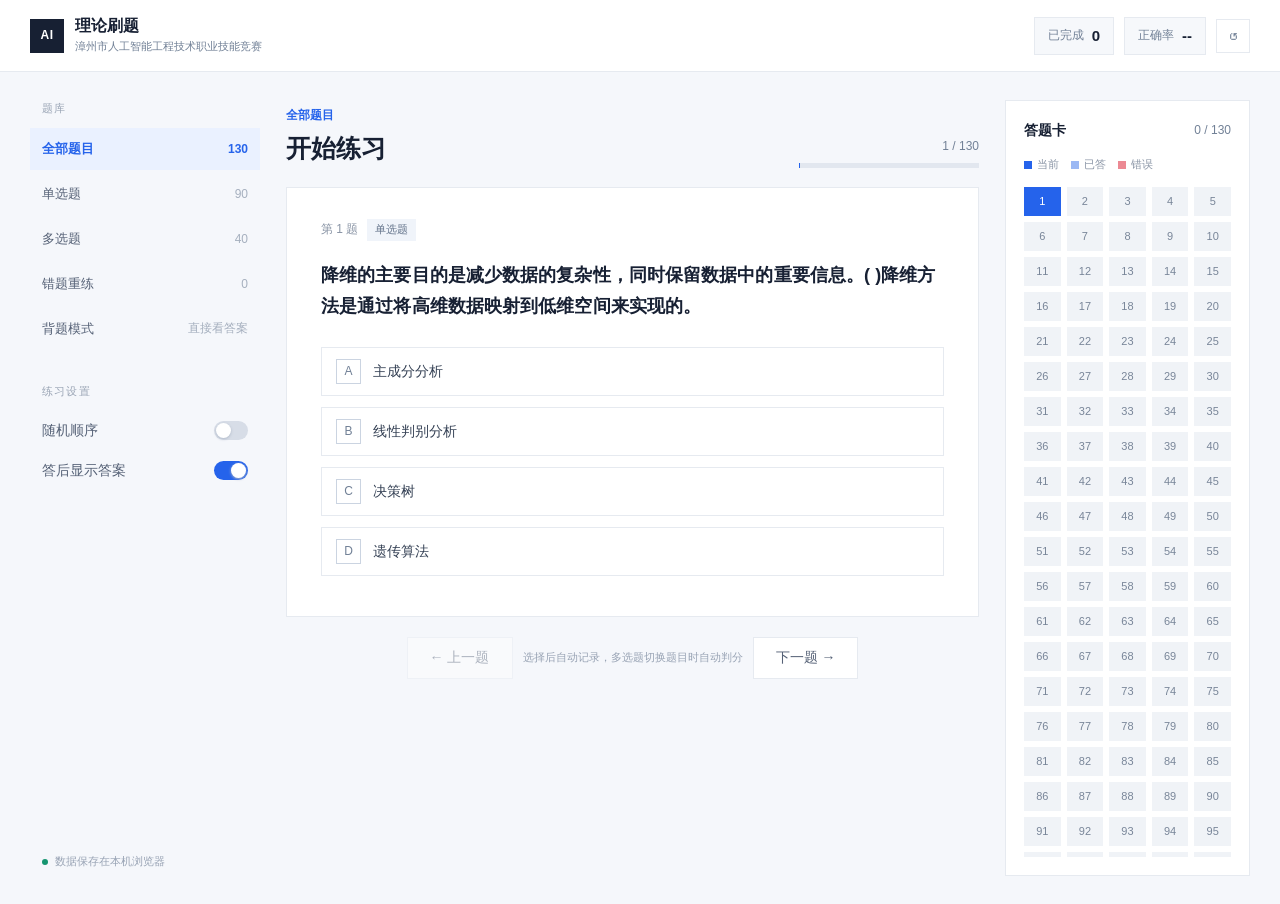
==== index.html @ 3ca91802 "优化自动判分做题流程" ====
<!doctype html>
<html lang="zh-CN">
<head>
  <meta charset="UTF-8" />
  <meta name="viewport" content="width=device-width, initial-scale=1.0" />
  <title>智能工程技术 · 理论刷题</title>
  <link rel="stylesheet" href="style.css" />
</head>
<body>
  <header class="topbar">
    <div class="brand"><span class="brand-mark">AI</span><div><strong>理论刷题</strong><small>漳州市人工智能工程技术职业技能竞赛</small></div></div>
    <div class="top-actions"><div class="stat-chip"><span>已完成</span><b id="doneCount">0</b></div><div class="stat-chip"><span>正确率</span><b id="accuracy">--</b></div><button class="icon-btn" id="resetBtn" title="清空本地记录">↺</button></div>
  </header>
  <div class="layout">
    <aside class="sidebar">
      <div class="side-section"><div class="section-label">题库</div><button class="nav-btn active" data-filter="all"><span>全部题目</span><em id="allCount">130</em></button><button class="nav-btn" data-filter="single"><span>单选题</span><em id="singleCount">90</em></button><button class="nav-btn" data-filter="multiple"><span>多选题</span><em id="multipleCount">40</em></button><button class="nav-btn" data-filter="wrong"><span>错题重练</span><em id="wrongCount">0</em></button><button class="nav-btn" data-mode="memorize"><span>背题模式</span><em>直接看答案</em></button></div>
      <div class="side-section"><div class="section-label">练习设置</div><label class="switch-row"><span>随机顺序</span><input type="checkbox" id="randomToggle"><i></i></label><label class="switch-row"><span>答后显示答案</span><input type="checkbox" id="instantToggle" checked><i></i></label></div>
      <div class="side-footer"><span class="dot"></span> 数据保存在本机浏览器</div>
    </aside>
    <main class="content">
      <div class="practice-head"><div><p class="eyebrow" id="modeLabel">全部题目</p><h1>开始练习</h1></div><div class="progress-wrap"><span id="progressText">1 / 130</span><div class="progress"><i id="progressBar"></i></div></div></div>
      <section class="question-card" id="questionCard"></section>
      <div class="bottom-actions"><button class="secondary-btn" id="prevBtn">← 上一题</button><span class="auto-submit-hint">选择后自动记录，多选题切换题目时自动判分</span><button class="secondary-btn" id="nextBtn">下一题 →</button></div>
    </main>
    <aside class="palette-panel"><div class="palette-head"><strong>答题卡</strong><span id="paletteMeta">0 / 130</span></div><div class="legend"><span><i class="legend-dot current"></i>当前</span><span><i class="legend-dot done"></i>已答</span><span><i class="legend-dot wrong"></i>错误</span></div><div class="palette" id="palette"></div></aside>
  </div>
  <script src="questions.js"></script><script src="app.js"></script>
</body>
</html>
---- style.css ----
:root{--ink:#172033;--muted:#718096;--line:#e6eaf0;--paper:#fff;--bg:#f5f7fb;--accent:#2563eb;--accent-soft:#eaf1ff;--green:#159570;--red:#d94c5c;--amber:#c68016}*{box-sizing:border-box}body{margin:0;background:var(--bg);color:var(--ink);font:14px/1.6 -apple-system,BlinkMacSystemFont,"Segoe UI","PingFang SC","Hiragino Sans GB",Arial,sans-serif}.topbar{height:72px;background:#fff;border-bottom:1px solid var(--line);display:flex;align-items:center;justify-content:space-between;padding:0 30px}.brand{display:flex;align-items:center;gap:11px}.brand-mark{width:34px;height:34px;display:grid;place-items:center;background:var(--ink);color:#fff;font-size:12px;font-weight:800;letter-spacing:.5px}.brand strong{display:block;font-size:16px;line-height:1.2}.brand small{display:block;color:var(--muted);font-size:11px;margin-top:3px}.top-actions{display:flex;align-items:center;gap:10px}.stat-chip{display:flex;align-items:center;gap:8px;padding:6px 13px;background:#f6f8fb;border:1px solid var(--line);font-size:12px;color:var(--muted)}.stat-chip b{font-size:15px;color:var(--ink)}.icon-btn{border:1px solid var(--line);background:#fff;width:34px;height:34px;font-size:18px;color:var(--muted);cursor:pointer}.layout{display:grid;grid-template-columns:230px minmax(460px,1fr) 245px;gap:26px;max-width:1440px;margin:0 auto;padding:28px 30px}.sidebar{min-height:calc(100vh - 128px);display:flex;flex-direction:column}.side-section{margin-bottom:30px}.section-label{font-size:11px;letter-spacing:1.2px;text-transform:uppercase;color:#9aa5b5;margin:0 0 10px 12px}.nav-btn{width:100%;height:42px;border:0;background:transparent;color:#556176;display:flex;align-items:center;justify-content:space-between;padding:0 12px;margin:3px 0;cursor:pointer;text-align:left}.nav-btn:hover{background:#eef3fb}.nav-btn.active{background:var(--accent-soft);color:var(--accent);font-weight:650}.nav-btn em{font-style:normal;color:#a5afbe;font-size:12px}.nav-btn.active em{color:var(--accent)}.switch-row{height:40px;display:flex;align-items:center;justify-content:space-between;padding:0 12px;color:#556176}.switch-row input{display:none}.switch-row i{width:34px;height:19px;border-radius:20px;background:#d7dde7;position:relative;cursor:pointer;transition:.2s}.switch-row i:after{content:"";width:15px;height:15px;border-radius:50%;background:#fff;position:absolute;top:2px;left:2px;box-shadow:0 1px 3px #aeb8c8;transition:.2s}.switch-row input:checked+i{background:var(--accent)}.switch-row input:checked+i:after{left:17px}.side-footer{margin-top:auto;color:#98a3b4;font-size:11px;display:flex;align-items:center;gap:7px;padding:0 12px 5px}.dot{width:6px;height:6px;border-radius:50%;background:var(--green)}.content{min-width:0}.practice-head{display:flex;justify-content:space-between;align-items:flex-end;margin:6px 0 19px}.eyebrow{font-size:12px;color:var(--accent);font-weight:650;margin:0 0 3px}.practice-head h1{font-size:25px;margin:0;letter-spacing:0}.progress-wrap{width:180px;text-align:right;color:var(--muted);font-size:12px}.progress{height:5px;background:#e2e7ef;margin-top:7px}.progress i{display:block;height:100%;background:var(--accent);width:0;transition:.25s}.question-card{background:var(--paper);border:1px solid var(--line);padding:31px 34px 28px;min-height:430px}.question-meta{display:flex;align-items:center;gap:9px;margin-bottom:19px}.q-index{font-size:12px;color:#8994a5}.type-tag{font-size:11px;padding:2px 8px;background:#f0f4fa;color:#64748b}.question-title{font-size:18px;line-height:1.75;font-weight:650;margin:0 0 24px;letter-spacing:.1px}.options{display:flex;flex-direction:column;gap:11px}.option{border:1px solid var(--line);min-height:49px;display:flex;align-items:center;padding:11px 14px;gap:12px;cursor:pointer;transition:.15s;background:#fff}.option:hover{border-color:#b4c8f2;background:#f9fbff}.option.selected{border-color:var(--accent);background:var(--accent-soft)}.option.correct{border-color:var(--green);background:#effaf6}.option.incorrect{border-color:var(--red);background:#fff2f3}.option input{display:none}.option-key{width:25px;height:25px;border:1px solid #cbd4e1;display:grid;place-items:center;color:#718096;font-size:12px;flex:0 0 auto}.option.selected .option-key{background:var(--accent);border-color:var(--accent);color:#fff}.option.correct .option-key{background:var(--green);border-color:var(--green);color:#fff}.option.incorrect .option-key{background:var(--red);border-color:var(--red);color:#fff}.option-text{color:#344054}.result-note{margin-top:22px;border-top:1px solid var(--line);padding-top:16px;font-size:13px;color:var(--muted)}.result-note strong{color:var(--green)}.result-note.error strong{color:var(--red)}.bottom-actions{display:flex;justify-content:center;gap:10px;margin:20px 0}.primary-btn,.secondary-btn{height:42px;padding:0 22px;border:1px solid transparent;font-size:14px;cursor:pointer}.primary-btn{background:var(--accent);color:#fff}.primary-btn:hover{background:#1d4ed8}.secondary-btn{background:#fff;border-color:var(--line);color:#556176}.secondary-btn:hover{border-color:#b5c5df}.secondary-btn:disabled,.primary-btn:disabled{opacity:.45;cursor:not-allowed}.palette-panel{background:#fff;border:1px solid var(--line);height:max-content;padding:18px}.palette-head{display:flex;justify-content:space-between;align-items:center}.palette-head strong{font-size:14px}.palette-head span{font-size:12px;color:var(--muted)}.legend{display:flex;gap:12px;margin:15px 0 13px;color:#8994a5;font-size:11px}.legend span{display:flex;align-items:center;gap:5px}.legend-dot{display:inline-block;width:8px;height:8px;background:#e2e7ef}.legend-dot.current{background:var(--accent)}.legend-dot.done{background:#9bb8f4}.legend-dot.wrong{background:#ec8993}.palette{display:grid;grid-template-columns:repeat(5,1fr);gap:6px;max-height:calc(100vh - 230px);overflow:auto}.palette button{height:29px;border:0;background:#f0f3f7;color:#788598;font-size:11px;cursor:pointer}.palette button.current{background:var(--accent);color:#fff}.palette button.done{background:#d9e5fc;color:#3f6fc9}.palette button.wrong{background:#f9dfe2;color:#c24c5b}.empty-state{min-height:330px;display:grid;place-items:center;color:var(--muted);text-align:center}.empty-state b{display:block;color:var(--ink);font-size:16px;margin-bottom:6px}@media(max-width:1050px){.layout{grid-template-columns:190px minmax(0,1fr);gap:20px}.palette-panel{grid-column:1/-1}.palette{grid-template-columns:repeat(10,1fr);max-height:170px}.sidebar{min-height:0}.side-footer{margin-top:20px}}@media(max-width:680px){.topbar{height:62px;padding:0 15px}.brand small{display:none}.top-actions{gap:5px}.stat-chip{padding:5px 8px}.layout{display:block;padding:17px 15px}.sidebar{display:block;overflow:visible;margin-bottom:17px}.side-section{margin:0}.side-section:first-child{display:flex;gap:7px;overflow-x:auto;padding-bottom:2px}.section-label,.side-footer,.switch-row{display:none}.nav-btn{width:auto;min-width:90px;padding:0 12px;background:#fff;border:1px solid var(--line);margin:0;flex:0 0 auto}.nav-btn.active{border-color:#c7d8fb}.practice-head{align-items:center;margin-top:0}.practice-head h1{font-size:21px}.progress-wrap{width:130px}.question-card{padding:23px 18px;min-height:400px}.question-title{font-size:16px}.bottom-actions{justify-content:space-between}.primary-btn,.secondary-btn{padding:0 13px}.palette-panel{margin-top:17px;padding:14px}.palette{grid-template-columns:repeat(10,1fr);max-height:145px}}
:root{--ink:#172033;--muted:#718096;--line:#e6eaf0;--paper:#fff;--bg:#f5f7fb;--accent:#2563eb;--accent-soft:#eaf1ff;--green:#159570;--red:#d94c5c;--amber:#c68016}*{box-sizing:border-box}body{margin:0;background:var(--bg);color:var(--ink);font:14px/1.6 -apple-system,BlinkMacSystemFont,"Segoe UI","PingFang SC","Hiragino Sans GB",Arial,sans-serif}.topbar{height:72px;background:#fff;border-bottom:1px solid var(--line);display:flex;align-items:center;justify-content:space-between;padding:0 30px}.brand{display:flex;align-items:center;gap:11px}.brand-mark{width:34px;height:34px;display:grid;place-items:center;background:var(--ink);color:#fff;font-size:12px;font-weight:800;letter-spacing:.5px}.brand strong{display:block;font-size:16px;line-height:1.2}.brand small{display:block;color:var(--muted);font-size:11px;margin-top:3px}.top-actions{display:flex;align-items:center;gap:10px}.stat-chip{display:flex;align-items:center;gap:8px;padding:6px 13px;background:#f6f8fb;border:1px solid var(--line);font-size:12px;color:var(--muted)}.stat-chip b{font-size:15px;color:var(--ink)}.icon-btn{border:1px solid var(--line);background:#fff;width:34px;height:34px;font-size:18px;color:var(--muted);cursor:pointer}.layout{display:grid;grid-template-columns:230px minmax(460px,1fr) 245px;gap:26px;max-width:1440px;margin:0 auto;padding:28px 30px}.sidebar{min-height:calc(100vh - 128px);display:flex;flex-direction:column}.side-section{margin-bottom:30px}.section-label{font-size:11px;letter-spacing:1.2px;text-transform:uppercase;color:#9aa5b5;margin:0 0 10px 12px}.nav-btn{width:100%;height:42px;border:0;background:transparent;color:#556176;display:flex;align-items:center;justify-content:space-between;padding:0 12px;margin:3px 0;cursor:pointer;text-align:left}.nav-btn:hover{background:#eef3fb}.nav-btn.active{background:var(--accent-soft);color:var(--accent);font-weight:650}.nav-btn em{font-style:normal;color:#a5afbe;font-size:12px}.nav-btn.active em{color:var(--accent)}.switch-row{height:40px;display:flex;align-items:center;justify-content:space-between;padding:0 12px;color:#556176}.switch-row input{display:none}.switch-row i{width:34px;height:19px;border-radius:20px;background:#d7dde7;position:relative;cursor:pointer;transition:.2s}.switch-row i:after{content:"";width:15px;height:15px;border-radius:50%;background:#fff;position:absolute;top:2px;left:2px;box-shadow:0 1px 3px #aeb8c8;transition:.2s}.switch-row input:checked+i{background:var(--accent)}.switch-row input:checked+i:after{left:17px}.side-footer{margin-top:auto;color:#98a3b4;font-size:11px;display:flex;align-items:center;gap:7px;padding:0 12px 5px}.dot{width:6px;height:6px;border-radius:50%;background:var(--green)}.content{min-width:0}.practice-head{display:flex;justify-content:space-between;align-items:flex-end;margin:6px 0 19px}.eyebrow{font-size:12px;color:var(--accent);font-weight:650;margin:0 0 3px}.practice-head h1{font-size:25px;margin:0;letter-spacing:0}.progress-wrap{width:180px;text-align:right;color:var(--muted);font-size:12px}.progress{height:5px;background:#e2e7ef;margin-top:7px}.progress i{display:block;height:100%;background:var(--accent);width:0;transition:.25s}.question-card{background:var(--paper);border:1px solid var(--line);padding:31px 34px 28px;min-height:430px}.question-meta{display:flex;align-items:center;gap:9px;margin-bottom:19px}.q-index{font-size:12px;color:#8994a5}.type-tag{font-size:11px;padding:2px 8px;background:#f0f4fa;color:#64748b}.question-title{font-size:18px;line-height:1.75;font-weight:650;margin:0 0 24px;letter-spacing:.1px}.options{display:flex;flex-direction:column;gap:11px}.option{border:1px solid var(--line);min-height:49px;display:flex;align-items:center;padding:11px 14px;gap:12px;cursor:pointer;transition:.15s;background:#fff}.option:hover{border-color:#b4c8f2;background:#f9fbff}.option.selected{border-color:var(--accent);background:var(--accent-soft)}.option.correct{border-color:var(--green);background:#effaf6}.option.incorrect{border-color:var(--red);background:#fff2f3}.option input{display:none}.option-key{width:25px;height:25px;border:1px solid #cbd4e1;display:grid;place-items:center;color:#718096;font-size:12px;flex:0 0 auto}.option.selected .option-key{background:var(--accent);border-color:var(--accent);color:#fff}.option.correct .option-key{background:var(--green);border-color:var(--green);color:#fff}.option.incorrect .option-key{background:var(--red);border-color:var(--red);color:#fff}.option-text{color:#344054}.result-note{margin-top:22px;border-top:1px solid var(--line);padding-top:16px;font-size:13px;color:var(--muted)}.result-note strong{color:var(--green)}.result-note.error strong{color:var(--red)}.bottom-actions{display:flex;justify-content:center;gap:10px;margin:20px 0}.primary-btn,.secondary-btn{height:42px;padding:0 22px;border:1px solid transparent;font-size:14px;cursor:pointer}.primary-btn{background:var(--accent);color:#fff}.primary-btn:hover{background:#1d4ed8}.secondary-btn{background:#fff;border-color:var(--line);color:#556176}.secondary-btn:hover{border-color:#b5c5df}.secondary-btn:disabled,.primary-btn:disabled{opacity:.45;cursor:not-allowed}.palette-panel{background:#fff;border:1px solid var(--line);height:max-content;padding:18px}.palette-head{display:flex;justify-content:space-between;align-items:center}.palette-head strong{font-size:14px}.palette-head span{font-size:12px;color:var(--muted)}.legend{display:flex;gap:12px;margin:15px 0 13px;color:#8994a5;font-size:11px}.legend span{display:flex;align-items:center;gap:5px}.legend-dot{display:inline-block;width:8px;height:8px;background:#e2e7ef}.legend-dot.current{background:var(--accent)}.legend-dot.done{background:#9bb8f4}.legend-dot.wrong{background:#ec8993}.palette{display:grid;grid-template-columns:repeat(5,1fr);gap:6px;max-height:calc(100vh - 230px);overflow:auto}.palette button{height:29px;border:0;background:#f0f3f7;color:#788598;font-size:11px;cursor:pointer}.palette button.current{background:var(--accent);color:#fff}.palette button.done{background:#d9e5fc;color:#3f6fc9}.palette button.wrong{background:#f9dfe2;color:#c24c5b}.empty-state{min-height:330px;display:grid;place-items:center;color:var(--muted);text-align:center}.empty-state b{display:block;color:var(--ink);font-size:16px;margin-bottom:6px}@media(max-width:1050px){.layout{grid-template-columns:190px minmax(0,1fr);gap:20px}.palette-panel{grid-column:1/-1}.palette{grid-template-columns:repeat(10,1fr);max-height:170px}.sidebar{min-height:0}.side-footer{margin-top:20px}}@media(max-width:680px){.topbar{height:62px;padding:0 15px}.brand small{display:none}.top-actions{gap:5px}.stat-chip{padding:5px 8px}.layout{display:block;padding:17px 15px}.sidebar{display:block;overflow:visible;margin-bottom:17px}.side-section{margin:0}.side-section:first-child{display:flex;gap:7px;overflow-x:auto;padding-bottom:2px}.section-label,.side-footer,.switch-row{display:none}.nav-btn{width:auto;min-width:90px;padding:0 12px;background:#fff;border:1px solid var(--line);margin:0;flex:0 0 auto}.nav-btn.active{border-color:#c7d8fb}.practice-head{align-items:center;margin-top:0}.practice-head h1{font-size:21px}.progress-wrap{width:130px}.question-card{padding:23px 18px;min-height:400px}.question-title{font-size:16px}.bottom-actions{justify-content:space-between}.primary-btn,.secondary-btn{padding:0 13px}.palette-panel{margin-top:17px;padding:14px}.palette{grid-template-columns:repeat(10,1fr);max-height:145px}}
.auto-submit-hint{font-size:11px;color:#98a3b4;align-self:center;text-align:center}
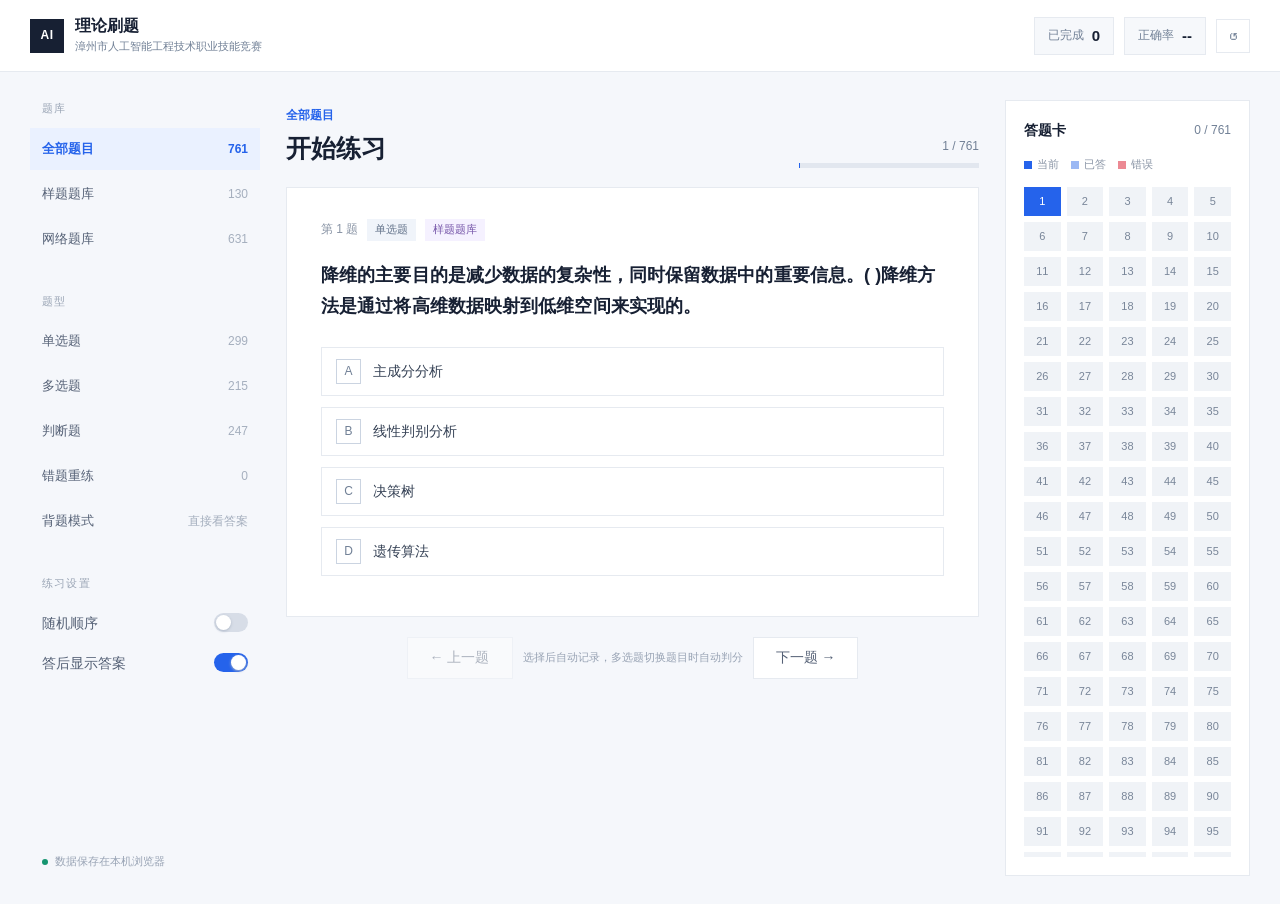
==== commit 6f49d23e: "增加网络题库并区分题库来源" ====
--- a/index.html
+++ b/index.html
@@ -13,7 +13,8 @@
   </header>
   <div class="layout">
     <aside class="sidebar">
-      <div class="side-section"><div class="section-label">题库</div><button class="nav-btn active" data-filter="all"><span>全部题目</span><em id="allCount">130</em></button><button class="nav-btn" data-filter="single"><span>单选题</span><em id="singleCount">90</em></button><button class="nav-btn" data-filter="multiple"><span>多选题</span><em id="multipleCount">40</em></button><button class="nav-btn" data-filter="wrong"><span>错题重练</span><em id="wrongCount">0</em></button><button class="nav-btn" data-mode="memorize"><span>背题模式</span><em>直接看答案</em></button></div>
+      <div class="side-section"><div class="section-label">题库</div><button class="nav-btn active" data-source="all"><span>全部题目</span><em id="allCount">761</em></button><button class="nav-btn" data-source="sample"><span>样题题库</span><em id="sampleCount">130</em></button><button class="nav-btn" data-source="network"><span>网络题库</span><em id="networkCount">631</em></button></div>
+      <div class="side-section"><div class="section-label">题型</div><button class="nav-btn" data-filter="single"><span>单选题</span><em id="singleCount">299</em></button><button class="nav-btn" data-filter="multiple"><span>多选题</span><em id="multipleCount">215</em></button><button class="nav-btn" data-filter="judge"><span>判断题</span><em id="judgeCount">247</em></button><button class="nav-btn" data-filter="wrong"><span>错题重练</span><em id="wrongCount">0</em></button><button class="nav-btn" data-mode="memorize"><span>背题模式</span><em>直接看答案</em></button></div>
       <div class="side-section"><div class="section-label">练习设置</div><label class="switch-row"><span>随机顺序</span><input type="checkbox" id="randomToggle"><i></i></label><label class="switch-row"><span>答后显示答案</span><input type="checkbox" id="instantToggle" checked><i></i></label></div>
       <div class="side-footer"><span class="dot"></span> 数据保存在本机浏览器</div>
     </aside>
--- a/style.css
+++ b/style.css
@@ -1,3 +1,4 @@
 :root{--ink:#172033;--muted:#718096;--line:#e6eaf0;--paper:#fff;--bg:#f5f7fb;--accent:#2563eb;--accent-soft:#eaf1ff;--green:#159570;--red:#d94c5c;--amber:#c68016}*{box-sizing:border-box}body{margin:0;background:var(--bg);color:var(--ink);font:14px/1.6 -apple-system,BlinkMacSystemFont,"Segoe UI","PingFang SC","Hiragino Sans GB",Arial,sans-serif}.topbar{height:72px;background:#fff;border-bottom:1px solid var(--line);display:flex;align-items:center;justify-content:space-between;padding:0 30px}.brand{display:flex;align-items:center;gap:11px}.brand-mark{width:34px;height:34px;display:grid;place-items:center;background:var(--ink);color:#fff;font-size:12px;font-weight:800;letter-spacing:.5px}.brand strong{display:block;font-size:16px;line-height:1.2}.brand small{display:block;color:var(--muted);font-size:11px;margin-top:3px}.top-actions{display:flex;align-items:center;gap:10px}.stat-chip{display:flex;align-items:center;gap:8px;padding:6px 13px;background:#f6f8fb;border:1px solid var(--line);font-size:12px;color:var(--muted)}.stat-chip b{font-size:15px;color:var(--ink)}.icon-btn{border:1px solid var(--line);background:#fff;width:34px;height:34px;font-size:18px;color:var(--muted);cursor:pointer}.layout{display:grid;grid-template-columns:230px minmax(460px,1fr) 245px;gap:26px;max-width:1440px;margin:0 auto;padding:28px 30px}.sidebar{min-height:calc(100vh - 128px);display:flex;flex-direction:column}.side-section{margin-bottom:30px}.section-label{font-size:11px;letter-spacing:1.2px;text-transform:uppercase;color:#9aa5b5;margin:0 0 10px 12px}.nav-btn{width:100%;height:42px;border:0;background:transparent;color:#556176;display:flex;align-items:center;justify-content:space-between;padding:0 12px;margin:3px 0;cursor:pointer;text-align:left}.nav-btn:hover{background:#eef3fb}.nav-btn.active{background:var(--accent-soft);color:var(--accent);font-weight:650}.nav-btn em{font-style:normal;color:#a5afbe;font-size:12px}.nav-btn.active em{color:var(--accent)}.switch-row{height:40px;display:flex;align-items:center;justify-content:space-between;padding:0 12px;color:#556176}.switch-row input{display:none}.switch-row i{width:34px;height:19px;border-radius:20px;background:#d7dde7;position:relative;cursor:pointer;transition:.2s}.switch-row i:after{content:"";width:15px;height:15px;border-radius:50%;background:#fff;position:absolute;top:2px;left:2px;box-shadow:0 1px 3px #aeb8c8;transition:.2s}.switch-row input:checked+i{background:var(--accent)}.switch-row input:checked+i:after{left:17px}.side-footer{margin-top:auto;color:#98a3b4;font-size:11px;display:flex;align-items:center;gap:7px;padding:0 12px 5px}.dot{width:6px;height:6px;border-radius:50%;background:var(--green)}.content{min-width:0}.practice-head{display:flex;justify-content:space-between;align-items:flex-end;margin:6px 0 19px}.eyebrow{font-size:12px;color:var(--accent);font-weight:650;margin:0 0 3px}.practice-head h1{font-size:25px;margin:0;letter-spacing:0}.progress-wrap{width:180px;text-align:right;color:var(--muted);font-size:12px}.progress{height:5px;background:#e2e7ef;margin-top:7px}.progress i{display:block;height:100%;background:var(--accent);width:0;transition:.25s}.question-card{background:var(--paper);border:1px solid var(--line);padding:31px 34px 28px;min-height:430px}.question-meta{display:flex;align-items:center;gap:9px;margin-bottom:19px}.q-index{font-size:12px;color:#8994a5}.type-tag{font-size:11px;padding:2px 8px;background:#f0f4fa;color:#64748b}.question-title{font-size:18px;line-height:1.75;font-weight:650;margin:0 0 24px;letter-spacing:.1px}.options{display:flex;flex-direction:column;gap:11px}.option{border:1px solid var(--line);min-height:49px;display:flex;align-items:center;padding:11px 14px;gap:12px;cursor:pointer;transition:.15s;background:#fff}.option:hover{border-color:#b4c8f2;background:#f9fbff}.option.selected{border-color:var(--accent);background:var(--accent-soft)}.option.correct{border-color:var(--green);background:#effaf6}.option.incorrect{border-color:var(--red);background:#fff2f3}.option input{display:none}.option-key{width:25px;height:25px;border:1px solid #cbd4e1;display:grid;place-items:center;color:#718096;font-size:12px;flex:0 0 auto}.option.selected .option-key{background:var(--accent);border-color:var(--accent);color:#fff}.option.correct .option-key{background:var(--green);border-color:var(--green);color:#fff}.option.incorrect .option-key{background:var(--red);border-color:var(--red);color:#fff}.option-text{color:#344054}.result-note{margin-top:22px;border-top:1px solid var(--line);padding-top:16px;font-size:13px;color:var(--muted)}.result-note strong{color:var(--green)}.result-note.error strong{color:var(--red)}.bottom-actions{display:flex;justify-content:center;gap:10px;margin:20px 0}.primary-btn,.secondary-btn{height:42px;padding:0 22px;border:1px solid transparent;font-size:14px;cursor:pointer}.primary-btn{background:var(--accent);color:#fff}.primary-btn:hover{background:#1d4ed8}.secondary-btn{background:#fff;border-color:var(--line);color:#556176}.secondary-btn:hover{border-color:#b5c5df}.secondary-btn:disabled,.primary-btn:disabled{opacity:.45;cursor:not-allowed}.palette-panel{background:#fff;border:1px solid var(--line);height:max-content;padding:18px}.palette-head{display:flex;justify-content:space-between;align-items:center}.palette-head strong{font-size:14px}.palette-head span{font-size:12px;color:var(--muted)}.legend{display:flex;gap:12px;margin:15px 0 13px;color:#8994a5;font-size:11px}.legend span{display:flex;align-items:center;gap:5px}.legend-dot{display:inline-block;width:8px;height:8px;background:#e2e7ef}.legend-dot.current{background:var(--accent)}.legend-dot.done{background:#9bb8f4}.legend-dot.wrong{background:#ec8993}.palette{display:grid;grid-template-columns:repeat(5,1fr);gap:6px;max-height:calc(100vh - 230px);overflow:auto}.palette button{height:29px;border:0;background:#f0f3f7;color:#788598;font-size:11px;cursor:pointer}.palette button.current{background:var(--accent);color:#fff}.palette button.done{background:#d9e5fc;color:#3f6fc9}.palette button.wrong{background:#f9dfe2;color:#c24c5b}.empty-state{min-height:330px;display:grid;place-items:center;color:var(--muted);text-align:center}.empty-state b{display:block;color:var(--ink);font-size:16px;margin-bottom:6px}@media(max-width:1050px){.layout{grid-template-columns:190px minmax(0,1fr);gap:20px}.palette-panel{grid-column:1/-1}.palette{grid-template-columns:repeat(10,1fr);max-height:170px}.sidebar{min-height:0}.side-footer{margin-top:20px}}@media(max-width:680px){.topbar{height:62px;padding:0 15px}.brand small{display:none}.top-actions{gap:5px}.stat-chip{padding:5px 8px}.layout{display:block;padding:17px 15px}.sidebar{display:block;overflow:visible;margin-bottom:17px}.side-section{margin:0}.side-section:first-child{display:flex;gap:7px;overflow-x:auto;padding-bottom:2px}.section-label,.side-footer,.switch-row{display:none}.nav-btn{width:auto;min-width:90px;padding:0 12px;background:#fff;border:1px solid var(--line);margin:0;flex:0 0 auto}.nav-btn.active{border-color:#c7d8fb}.practice-head{align-items:center;margin-top:0}.practice-head h1{font-size:21px}.progress-wrap{width:130px}.question-card{padding:23px 18px;min-height:400px}.question-title{font-size:16px}.bottom-actions{justify-content:space-between}.primary-btn,.secondary-btn{padding:0 13px}.palette-panel{margin-top:17px;padding:14px}.palette{grid-template-columns:repeat(10,1fr);max-height:145px}}
 :root{--ink:#172033;--muted:#718096;--line:#e6eaf0;--paper:#fff;--bg:#f5f7fb;--accent:#2563eb;--accent-soft:#eaf1ff;--green:#159570;--red:#d94c5c;--amber:#c68016}*{box-sizing:border-box}body{margin:0;background:var(--bg);color:var(--ink);font:14px/1.6 -apple-system,BlinkMacSystemFont,"Segoe UI","PingFang SC","Hiragino Sans GB",Arial,sans-serif}.topbar{height:72px;background:#fff;border-bottom:1px solid var(--line);display:flex;align-items:center;justify-content:space-between;padding:0 30px}.brand{display:flex;align-items:center;gap:11px}.brand-mark{width:34px;height:34px;display:grid;place-items:center;background:var(--ink);color:#fff;font-size:12px;font-weight:800;letter-spacing:.5px}.brand strong{display:block;font-size:16px;line-height:1.2}.brand small{display:block;color:var(--muted);font-size:11px;margin-top:3px}.top-actions{display:flex;align-items:center;gap:10px}.stat-chip{display:flex;align-items:center;gap:8px;padding:6px 13px;background:#f6f8fb;border:1px solid var(--line);font-size:12px;color:var(--muted)}.stat-chip b{font-size:15px;color:var(--ink)}.icon-btn{border:1px solid var(--line);background:#fff;width:34px;height:34px;font-size:18px;color:var(--muted);cursor:pointer}.layout{display:grid;grid-template-columns:230px minmax(460px,1fr) 245px;gap:26px;max-width:1440px;margin:0 auto;padding:28px 30px}.sidebar{min-height:calc(100vh - 128px);display:flex;flex-direction:column}.side-section{margin-bottom:30px}.section-label{font-size:11px;letter-spacing:1.2px;text-transform:uppercase;color:#9aa5b5;margin:0 0 10px 12px}.nav-btn{width:100%;height:42px;border:0;background:transparent;color:#556176;display:flex;align-items:center;justify-content:space-between;padding:0 12px;margin:3px 0;cursor:pointer;text-align:left}.nav-btn:hover{background:#eef3fb}.nav-btn.active{background:var(--accent-soft);color:var(--accent);font-weight:650}.nav-btn em{font-style:normal;color:#a5afbe;font-size:12px}.nav-btn.active em{color:var(--accent)}.switch-row{height:40px;display:flex;align-items:center;justify-content:space-between;padding:0 12px;color:#556176}.switch-row input{display:none}.switch-row i{width:34px;height:19px;border-radius:20px;background:#d7dde7;position:relative;cursor:pointer;transition:.2s}.switch-row i:after{content:"";width:15px;height:15px;border-radius:50%;background:#fff;position:absolute;top:2px;left:2px;box-shadow:0 1px 3px #aeb8c8;transition:.2s}.switch-row input:checked+i{background:var(--accent)}.switch-row input:checked+i:after{left:17px}.side-footer{margin-top:auto;color:#98a3b4;font-size:11px;display:flex;align-items:center;gap:7px;padding:0 12px 5px}.dot{width:6px;height:6px;border-radius:50%;background:var(--green)}.content{min-width:0}.practice-head{display:flex;justify-content:space-between;align-items:flex-end;margin:6px 0 19px}.eyebrow{font-size:12px;color:var(--accent);font-weight:650;margin:0 0 3px}.practice-head h1{font-size:25px;margin:0;letter-spacing:0}.progress-wrap{width:180px;text-align:right;color:var(--muted);font-size:12px}.progress{height:5px;background:#e2e7ef;margin-top:7px}.progress i{display:block;height:100%;background:var(--accent);width:0;transition:.25s}.question-card{background:var(--paper);border:1px solid var(--line);padding:31px 34px 28px;min-height:430px}.question-meta{display:flex;align-items:center;gap:9px;margin-bottom:19px}.q-index{font-size:12px;color:#8994a5}.type-tag{font-size:11px;padding:2px 8px;background:#f0f4fa;color:#64748b}.question-title{font-size:18px;line-height:1.75;font-weight:650;margin:0 0 24px;letter-spacing:.1px}.options{display:flex;flex-direction:column;gap:11px}.option{border:1px solid var(--line);min-height:49px;display:flex;align-items:center;padding:11px 14px;gap:12px;cursor:pointer;transition:.15s;background:#fff}.option:hover{border-color:#b4c8f2;background:#f9fbff}.option.selected{border-color:var(--accent);background:var(--accent-soft)}.option.correct{border-color:var(--green);background:#effaf6}.option.incorrect{border-color:var(--red);background:#fff2f3}.option input{display:none}.option-key{width:25px;height:25px;border:1px solid #cbd4e1;display:grid;place-items:center;color:#718096;font-size:12px;flex:0 0 auto}.option.selected .option-key{background:var(--accent);border-color:var(--accent);color:#fff}.option.correct .option-key{background:var(--green);border-color:var(--green);color:#fff}.option.incorrect .option-key{background:var(--red);border-color:var(--red);color:#fff}.option-text{color:#344054}.result-note{margin-top:22px;border-top:1px solid var(--line);padding-top:16px;font-size:13px;color:var(--muted)}.result-note strong{color:var(--green)}.result-note.error strong{color:var(--red)}.bottom-actions{display:flex;justify-content:center;gap:10px;margin:20px 0}.primary-btn,.secondary-btn{height:42px;padding:0 22px;border:1px solid transparent;font-size:14px;cursor:pointer}.primary-btn{background:var(--accent);color:#fff}.primary-btn:hover{background:#1d4ed8}.secondary-btn{background:#fff;border-color:var(--line);color:#556176}.secondary-btn:hover{border-color:#b5c5df}.secondary-btn:disabled,.primary-btn:disabled{opacity:.45;cursor:not-allowed}.palette-panel{background:#fff;border:1px solid var(--line);height:max-content;padding:18px}.palette-head{display:flex;justify-content:space-between;align-items:center}.palette-head strong{font-size:14px}.palette-head span{font-size:12px;color:var(--muted)}.legend{display:flex;gap:12px;margin:15px 0 13px;color:#8994a5;font-size:11px}.legend span{display:flex;align-items:center;gap:5px}.legend-dot{display:inline-block;width:8px;height:8px;background:#e2e7ef}.legend-dot.current{background:var(--accent)}.legend-dot.done{background:#9bb8f4}.legend-dot.wrong{background:#ec8993}.palette{display:grid;grid-template-columns:repeat(5,1fr);gap:6px;max-height:calc(100vh - 230px);overflow:auto}.palette button{height:29px;border:0;background:#f0f3f7;color:#788598;font-size:11px;cursor:pointer}.palette button.current{background:var(--accent);color:#fff}.palette button.done{background:#d9e5fc;color:#3f6fc9}.palette button.wrong{background:#f9dfe2;color:#c24c5b}.empty-state{min-height:330px;display:grid;place-items:center;color:var(--muted);text-align:center}.empty-state b{display:block;color:var(--ink);font-size:16px;margin-bottom:6px}@media(max-width:1050px){.layout{grid-template-columns:190px minmax(0,1fr);gap:20px}.palette-panel{grid-column:1/-1}.palette{grid-template-columns:repeat(10,1fr);max-height:170px}.sidebar{min-height:0}.side-footer{margin-top:20px}}@media(max-width:680px){.topbar{height:62px;padding:0 15px}.brand small{display:none}.top-actions{gap:5px}.stat-chip{padding:5px 8px}.layout{display:block;padding:17px 15px}.sidebar{display:block;overflow:visible;margin-bottom:17px}.side-section{margin:0}.side-section:first-child{display:flex;gap:7px;overflow-x:auto;padding-bottom:2px}.section-label,.side-footer,.switch-row{display:none}.nav-btn{width:auto;min-width:90px;padding:0 12px;background:#fff;border:1px solid var(--line);margin:0;flex:0 0 auto}.nav-btn.active{border-color:#c7d8fb}.practice-head{align-items:center;margin-top:0}.practice-head h1{font-size:21px}.progress-wrap{width:130px}.question-card{padding:23px 18px;min-height:400px}.question-title{font-size:16px}.bottom-actions{justify-content:space-between}.primary-btn,.secondary-btn{padding:0 13px}.palette-panel{margin-top:17px;padding:14px}.palette{grid-template-columns:repeat(10,1fr);max-height:145px}}
 .auto-submit-hint{font-size:11px;color:#98a3b4;align-self:center;text-align:center}
+.source-tag{background:#f5f1ff;color:#7656a9}
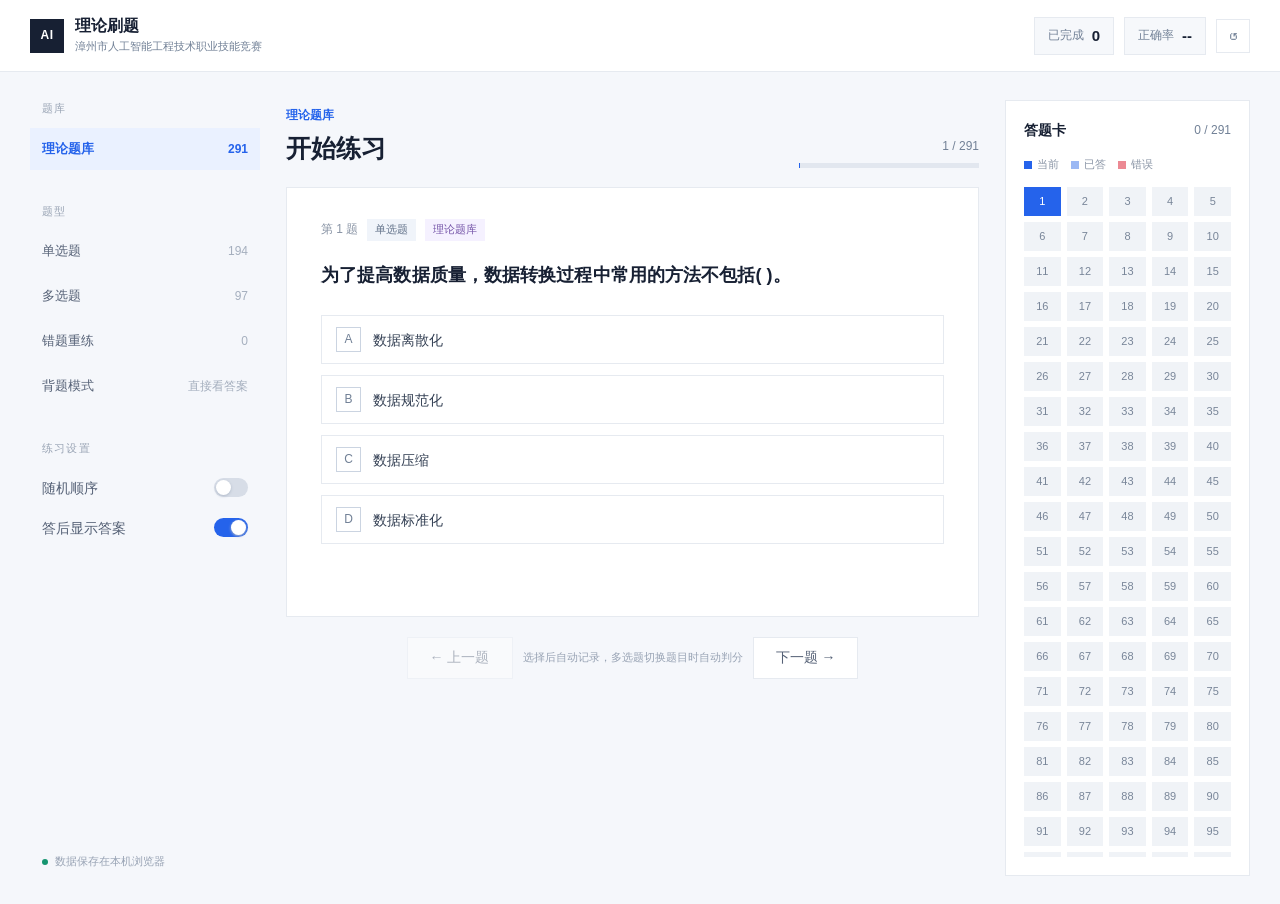
==== commit 3e9d7c52: "以理论题文件夹题库替换现有题目" ====
--- a/index.html
+++ b/index.html
@@ -13,8 +13,8 @@
   </header>
   <div class="layout">
     <aside class="sidebar">
-      <div class="side-section"><div class="section-label">题库</div><button class="nav-btn active" data-source="all"><span>全部题目</span><em id="allCount">761</em></button><button class="nav-btn" data-source="sample"><span>样题题库</span><em id="sampleCount">130</em></button><button class="nav-btn" data-source="network"><span>网络题库</span><em id="networkCount">631</em></button></div>
-      <div class="side-section"><div class="section-label">题型</div><button class="nav-btn" data-filter="single"><span>单选题</span><em id="singleCount">299</em></button><button class="nav-btn" data-filter="multiple"><span>多选题</span><em id="multipleCount">215</em></button><button class="nav-btn" data-filter="judge"><span>判断题</span><em id="judgeCount">247</em></button><button class="nav-btn" data-filter="wrong"><span>错题重练</span><em id="wrongCount">0</em></button><button class="nav-btn" data-mode="memorize"><span>背题模式</span><em>直接看答案</em></button></div>
+      <div class="side-section"><div class="section-label">题库</div><button class="nav-btn active" data-source="all"><span>理论题库</span><em id="allCount">291</em></button></div>
+      <div class="side-section"><div class="section-label">题型</div><button class="nav-btn" data-filter="single"><span>单选题</span><em id="singleCount">194</em></button><button class="nav-btn" data-filter="multiple"><span>多选题</span><em id="multipleCount">97</em></button><button class="nav-btn" data-filter="wrong"><span>错题重练</span><em id="wrongCount">0</em></button><button class="nav-btn" data-mode="memorize"><span>背题模式</span><em>直接看答案</em></button></div>
       <div class="side-section"><div class="section-label">练习设置</div><label class="switch-row"><span>随机顺序</span><input type="checkbox" id="randomToggle"><i></i></label><label class="switch-row"><span>答后显示答案</span><input type="checkbox" id="instantToggle" checked><i></i></label></div>
       <div class="side-footer"><span class="dot"></span> 数据保存在本机浏览器</div>
     </aside>
--- a/style.css
+++ b/style.css
@@ -2,3 +2,4 @@
 :root{--ink:#172033;--muted:#718096;--line:#e6eaf0;--paper:#fff;--bg:#f5f7fb;--accent:#2563eb;--accent-soft:#eaf1ff;--green:#159570;--red:#d94c5c;--amber:#c68016}*{box-sizing:border-box}body{margin:0;background:var(--bg);color:var(--ink);font:14px/1.6 -apple-system,BlinkMacSystemFont,"Segoe UI","PingFang SC","Hiragino Sans GB",Arial,sans-serif}.topbar{height:72px;background:#fff;border-bottom:1px solid var(--line);display:flex;align-items:center;justify-content:space-between;padding:0 30px}.brand{display:flex;align-items:center;gap:11px}.brand-mark{width:34px;height:34px;display:grid;place-items:center;background:var(--ink);color:#fff;font-size:12px;font-weight:800;letter-spacing:.5px}.brand strong{display:block;font-size:16px;line-height:1.2}.brand small{display:block;color:var(--muted);font-size:11px;margin-top:3px}.top-actions{display:flex;align-items:center;gap:10px}.stat-chip{display:flex;align-items:center;gap:8px;padding:6px 13px;background:#f6f8fb;border:1px solid var(--line);font-size:12px;color:var(--muted)}.stat-chip b{font-size:15px;color:var(--ink)}.icon-btn{border:1px solid var(--line);background:#fff;width:34px;height:34px;font-size:18px;color:var(--muted);cursor:pointer}.layout{display:grid;grid-template-columns:230px minmax(460px,1fr) 245px;gap:26px;max-width:1440px;margin:0 auto;padding:28px 30px}.sidebar{min-height:calc(100vh - 128px);display:flex;flex-direction:column}.side-section{margin-bottom:30px}.section-label{font-size:11px;letter-spacing:1.2px;text-transform:uppercase;color:#9aa5b5;margin:0 0 10px 12px}.nav-btn{width:100%;height:42px;border:0;background:transparent;color:#556176;display:flex;align-items:center;justify-content:space-between;padding:0 12px;margin:3px 0;cursor:pointer;text-align:left}.nav-btn:hover{background:#eef3fb}.nav-btn.active{background:var(--accent-soft);color:var(--accent);font-weight:650}.nav-btn em{font-style:normal;color:#a5afbe;font-size:12px}.nav-btn.active em{color:var(--accent)}.switch-row{height:40px;display:flex;align-items:center;justify-content:space-between;padding:0 12px;color:#556176}.switch-row input{display:none}.switch-row i{width:34px;height:19px;border-radius:20px;background:#d7dde7;position:relative;cursor:pointer;transition:.2s}.switch-row i:after{content:"";width:15px;height:15px;border-radius:50%;background:#fff;position:absolute;top:2px;left:2px;box-shadow:0 1px 3px #aeb8c8;transition:.2s}.switch-row input:checked+i{background:var(--accent)}.switch-row input:checked+i:after{left:17px}.side-footer{margin-top:auto;color:#98a3b4;font-size:11px;display:flex;align-items:center;gap:7px;padding:0 12px 5px}.dot{width:6px;height:6px;border-radius:50%;background:var(--green)}.content{min-width:0}.practice-head{display:flex;justify-content:space-between;align-items:flex-end;margin:6px 0 19px}.eyebrow{font-size:12px;color:var(--accent);font-weight:650;margin:0 0 3px}.practice-head h1{font-size:25px;margin:0;letter-spacing:0}.progress-wrap{width:180px;text-align:right;color:var(--muted);font-size:12px}.progress{height:5px;background:#e2e7ef;margin-top:7px}.progress i{display:block;height:100%;background:var(--accent);width:0;transition:.25s}.question-card{background:var(--paper);border:1px solid var(--line);padding:31px 34px 28px;min-height:430px}.question-meta{display:flex;align-items:center;gap:9px;margin-bottom:19px}.q-index{font-size:12px;color:#8994a5}.type-tag{font-size:11px;padding:2px 8px;background:#f0f4fa;color:#64748b}.question-title{font-size:18px;line-height:1.75;font-weight:650;margin:0 0 24px;letter-spacing:.1px}.options{display:flex;flex-direction:column;gap:11px}.option{border:1px solid var(--line);min-height:49px;display:flex;align-items:center;padding:11px 14px;gap:12px;cursor:pointer;transition:.15s;background:#fff}.option:hover{border-color:#b4c8f2;background:#f9fbff}.option.selected{border-color:var(--accent);background:var(--accent-soft)}.option.correct{border-color:var(--green);background:#effaf6}.option.incorrect{border-color:var(--red);background:#fff2f3}.option input{display:none}.option-key{width:25px;height:25px;border:1px solid #cbd4e1;display:grid;place-items:center;color:#718096;font-size:12px;flex:0 0 auto}.option.selected .option-key{background:var(--accent);border-color:var(--accent);color:#fff}.option.correct .option-key{background:var(--green);border-color:var(--green);color:#fff}.option.incorrect .option-key{background:var(--red);border-color:var(--red);color:#fff}.option-text{color:#344054}.result-note{margin-top:22px;border-top:1px solid var(--line);padding-top:16px;font-size:13px;color:var(--muted)}.result-note strong{color:var(--green)}.result-note.error strong{color:var(--red)}.bottom-actions{display:flex;justify-content:center;gap:10px;margin:20px 0}.primary-btn,.secondary-btn{height:42px;padding:0 22px;border:1px solid transparent;font-size:14px;cursor:pointer}.primary-btn{background:var(--accent);color:#fff}.primary-btn:hover{background:#1d4ed8}.secondary-btn{background:#fff;border-color:var(--line);color:#556176}.secondary-btn:hover{border-color:#b5c5df}.secondary-btn:disabled,.primary-btn:disabled{opacity:.45;cursor:not-allowed}.palette-panel{background:#fff;border:1px solid var(--line);height:max-content;padding:18px}.palette-head{display:flex;justify-content:space-between;align-items:center}.palette-head strong{font-size:14px}.palette-head span{font-size:12px;color:var(--muted)}.legend{display:flex;gap:12px;margin:15px 0 13px;color:#8994a5;font-size:11px}.legend span{display:flex;align-items:center;gap:5px}.legend-dot{display:inline-block;width:8px;height:8px;background:#e2e7ef}.legend-dot.current{background:var(--accent)}.legend-dot.done{background:#9bb8f4}.legend-dot.wrong{background:#ec8993}.palette{display:grid;grid-template-columns:repeat(5,1fr);gap:6px;max-height:calc(100vh - 230px);overflow:auto}.palette button{height:29px;border:0;background:#f0f3f7;color:#788598;font-size:11px;cursor:pointer}.palette button.current{background:var(--accent);color:#fff}.palette button.done{background:#d9e5fc;color:#3f6fc9}.palette button.wrong{background:#f9dfe2;color:#c24c5b}.empty-state{min-height:330px;display:grid;place-items:center;color:var(--muted);text-align:center}.empty-state b{display:block;color:var(--ink);font-size:16px;margin-bottom:6px}@media(max-width:1050px){.layout{grid-template-columns:190px minmax(0,1fr);gap:20px}.palette-panel{grid-column:1/-1}.palette{grid-template-columns:repeat(10,1fr);max-height:170px}.sidebar{min-height:0}.side-footer{margin-top:20px}}@media(max-width:680px){.topbar{height:62px;padding:0 15px}.brand small{display:none}.top-actions{gap:5px}.stat-chip{padding:5px 8px}.layout{display:block;padding:17px 15px}.sidebar{display:block;overflow:visible;margin-bottom:17px}.side-section{margin:0}.side-section:first-child{display:flex;gap:7px;overflow-x:auto;padding-bottom:2px}.section-label,.side-footer,.switch-row{display:none}.nav-btn{width:auto;min-width:90px;padding:0 12px;background:#fff;border:1px solid var(--line);margin:0;flex:0 0 auto}.nav-btn.active{border-color:#c7d8fb}.practice-head{align-items:center;margin-top:0}.practice-head h1{font-size:21px}.progress-wrap{width:130px}.question-card{padding:23px 18px;min-height:400px}.question-title{font-size:16px}.bottom-actions{justify-content:space-between}.primary-btn,.secondary-btn{padding:0 13px}.palette-panel{margin-top:17px;padding:14px}.palette{grid-template-columns:repeat(10,1fr);max-height:145px}}
 .auto-submit-hint{font-size:11px;color:#98a3b4;align-self:center;text-align:center}
 .source-tag{background:#f5f1ff;color:#7656a9}
+@media(max-width:680px){.sidebar{display:flex;flex-direction:column;gap:9px;margin-bottom:17px}.side-section{width:100%;min-width:0;margin:0}.side-section:first-child,.side-section:nth-child(2){display:flex;flex-wrap:nowrap;gap:7px;overflow-x:auto;overflow-y:hidden;padding:0 0 2px;scrollbar-width:none}.side-section:first-child::-webkit-scrollbar,.side-section:nth-child(2)::-webkit-scrollbar{display:none}.side-section:first-child .nav-btn,.side-section:nth-child(2) .nav-btn{height:38px;min-width:max-content;padding:0 11px;font-size:13px;gap:5px}.side-section:first-child .nav-btn em,.side-section:nth-child(2) .nav-btn em{font-size:11px}.auto-submit-hint{font-size:10px;max-width:120px}}
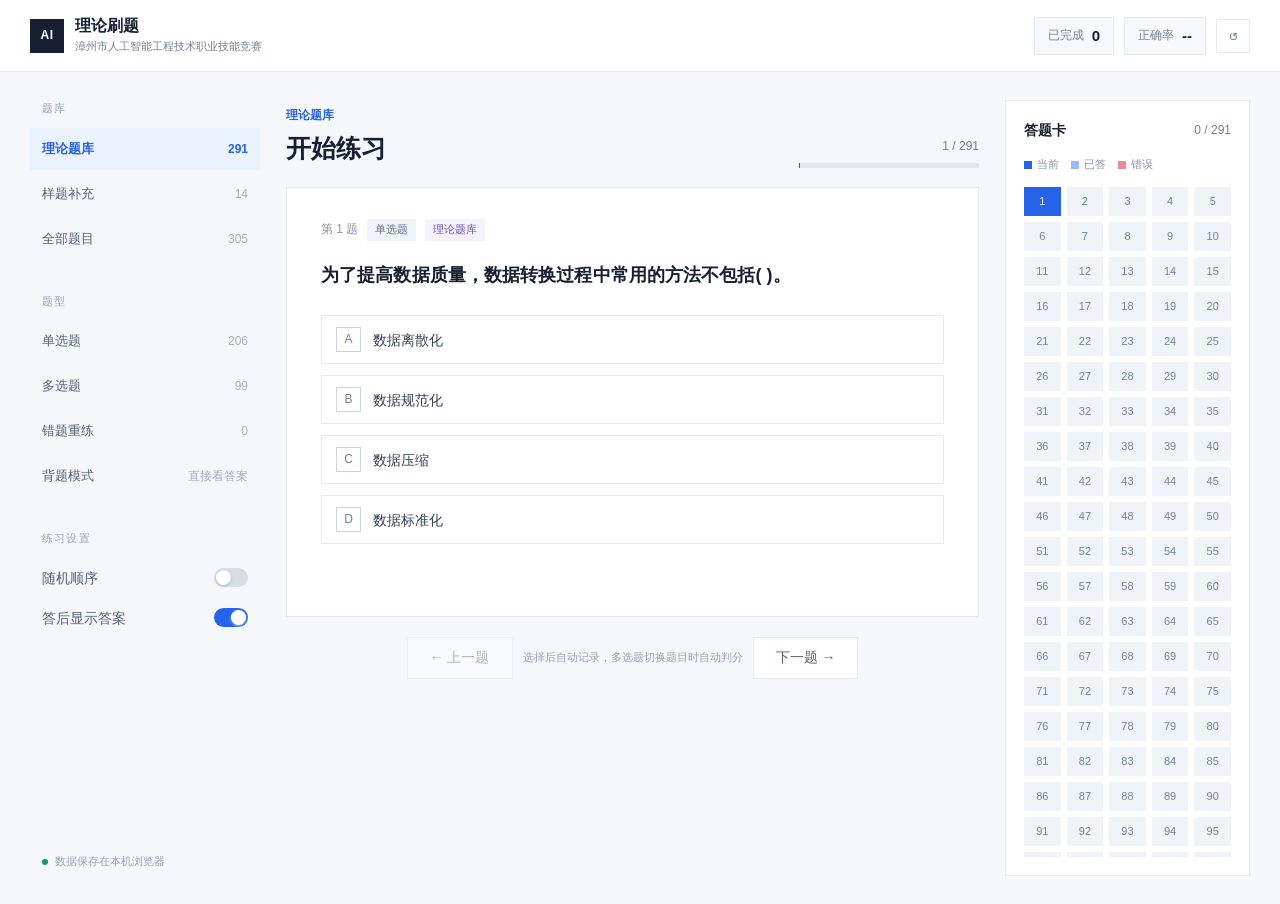
==== commit 7422dcad: "补充样题缺失题目并标记来源" ====
--- a/index.html
+++ b/index.html
@@ -13,7 +13,7 @@
   </header>
   <div class="layout">
     <aside class="sidebar">
-      <div class="side-section"><div class="section-label">题库</div><button class="nav-btn active" data-source="all"><span>理论题库</span><em id="allCount">291</em></button></div>
+      <div class="side-section"><div class="section-label">题库</div><button class="nav-btn active" data-source="theory"><span>理论题库</span><em id="theoryCount">291</em></button><button class="nav-btn" data-source="sample"><span>样题补充</span><em id="sampleCount">14</em></button><button class="nav-btn" data-source="all"><span>全部题目</span><em id="allCount">305</em></button></div>
       <div class="side-section"><div class="section-label">题型</div><button class="nav-btn" data-filter="single"><span>单选题</span><em id="singleCount">194</em></button><button class="nav-btn" data-filter="multiple"><span>多选题</span><em id="multipleCount">97</em></button><button class="nav-btn" data-filter="wrong"><span>错题重练</span><em id="wrongCount">0</em></button><button class="nav-btn" data-mode="memorize"><span>背题模式</span><em>直接看答案</em></button></div>
       <div class="side-section"><div class="section-label">练习设置</div><label class="switch-row"><span>随机顺序</span><input type="checkbox" id="randomToggle"><i></i></label><label class="switch-row"><span>答后显示答案</span><input type="checkbox" id="instantToggle" checked><i></i></label></div>
       <div class="side-footer"><span class="dot"></span> 数据保存在本机浏览器</div>
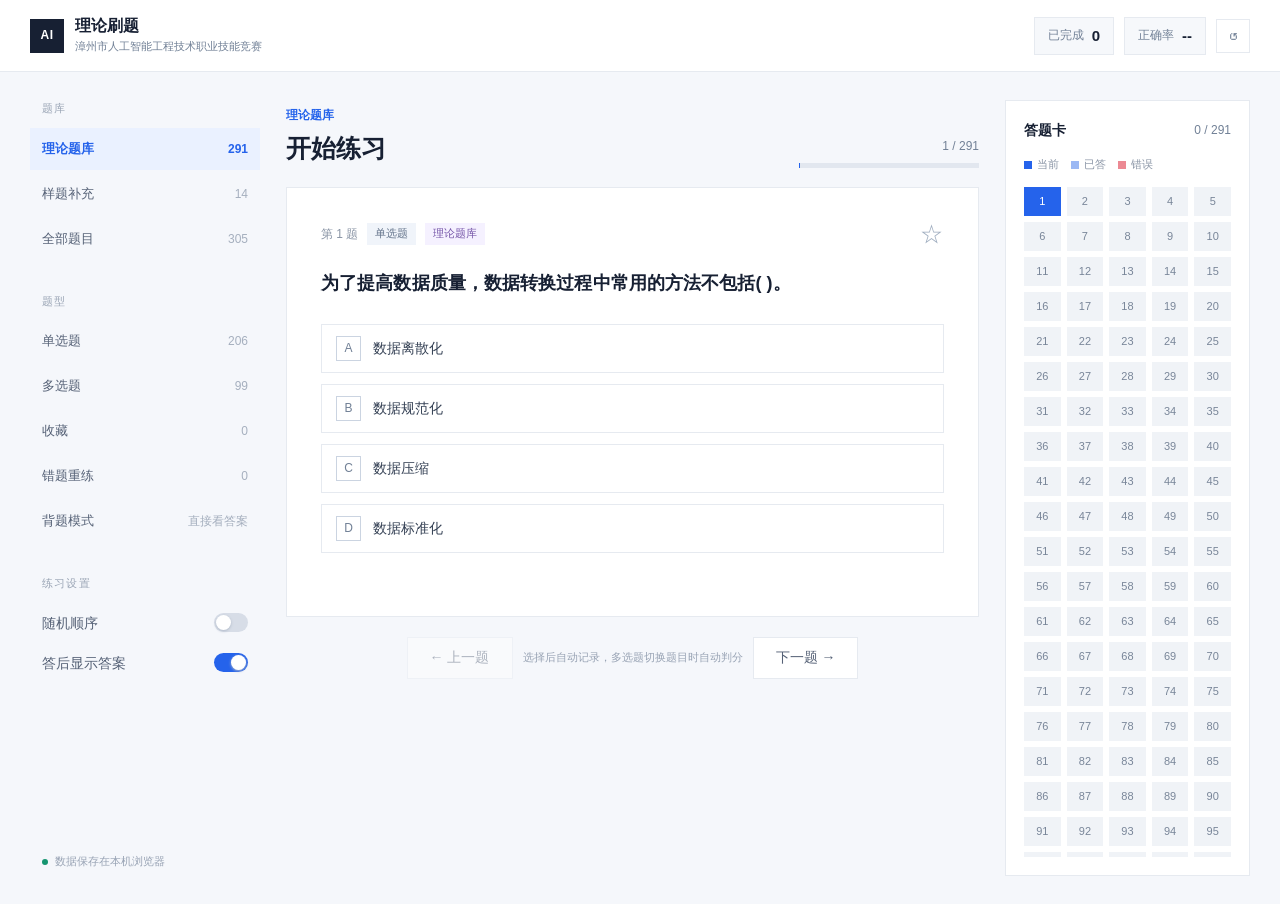
==== commit a9fffb01: "新增题目收藏功能" ====
--- a/index.html
+++ b/index.html
@@ -14,7 +14,7 @@
   <div class="layout">
     <aside class="sidebar">
       <div class="side-section"><div class="section-label">题库</div><button class="nav-btn active" data-source="theory"><span>理论题库</span><em id="theoryCount">291</em></button><button class="nav-btn" data-source="sample"><span>样题补充</span><em id="sampleCount">14</em></button><button class="nav-btn" data-source="all"><span>全部题目</span><em id="allCount">305</em></button></div>
-      <div class="side-section"><div class="section-label">题型</div><button class="nav-btn" data-filter="single"><span>单选题</span><em id="singleCount">194</em></button><button class="nav-btn" data-filter="multiple"><span>多选题</span><em id="multipleCount">97</em></button><button class="nav-btn" data-filter="wrong"><span>错题重练</span><em id="wrongCount">0</em></button><button class="nav-btn" data-mode="memorize"><span>背题模式</span><em>直接看答案</em></button></div>
+      <div class="side-section"><div class="section-label">题型</div><button class="nav-btn" data-filter="single"><span>单选题</span><em id="singleCount">194</em></button><button class="nav-btn" data-filter="multiple"><span>多选题</span><em id="multipleCount">97</em></button><button class="nav-btn" data-filter="favorite"><span>收藏</span><em id="favoriteCount">0</em></button><button class="nav-btn" data-filter="wrong"><span>错题重练</span><em id="wrongCount">0</em></button><button class="nav-btn" data-mode="memorize"><span>背题模式</span><em>直接看答案</em></button></div>
       <div class="side-section"><div class="section-label">练习设置</div><label class="switch-row"><span>随机顺序</span><input type="checkbox" id="randomToggle"><i></i></label><label class="switch-row"><span>答后显示答案</span><input type="checkbox" id="instantToggle" checked><i></i></label></div>
       <div class="side-footer"><span class="dot"></span> 数据保存在本机浏览器</div>
     </aside>
--- a/style.css
+++ b/style.css
@@ -3,3 +3,5 @@
 .auto-submit-hint{font-size:11px;color:#98a3b4;align-self:center;text-align:center}
 .source-tag{background:#f5f1ff;color:#7656a9}
 @media(max-width:680px){.sidebar{display:flex;flex-direction:column;gap:9px;margin-bottom:17px}.side-section{width:100%;min-width:0;margin:0}.side-section:first-child,.side-section:nth-child(2){display:flex;flex-wrap:nowrap;gap:7px;overflow-x:auto;overflow-y:hidden;padding:0 0 2px;scrollbar-width:none}.side-section:first-child::-webkit-scrollbar,.side-section:nth-child(2)::-webkit-scrollbar{display:none}.side-section:first-child .nav-btn,.side-section:nth-child(2) .nav-btn{height:38px;min-width:max-content;padding:0 11px;font-size:13px;gap:5px}.side-section:first-child .nav-btn em,.side-section:nth-child(2) .nav-btn em{font-size:11px}.auto-submit-hint{font-size:10px;max-width:120px}}
+.palette-group-label{grid-column:1/-1;display:flex;align-items:center;justify-content:space-between;padding:8px 2px 3px;color:#52627a;font-size:12px;font-weight:650;border-bottom:1px solid var(--line)}.palette-group-label span{color:#98a3b4;font-size:11px;font-weight:400}
+.favorite-btn{margin-left:auto;width:30px;height:30px;border:0;background:transparent;color:#a0aec0;font-size:23px;line-height:1;cursor:pointer}.favorite-btn:hover{color:#d19b24}.favorite-btn.active{color:#d19b24}
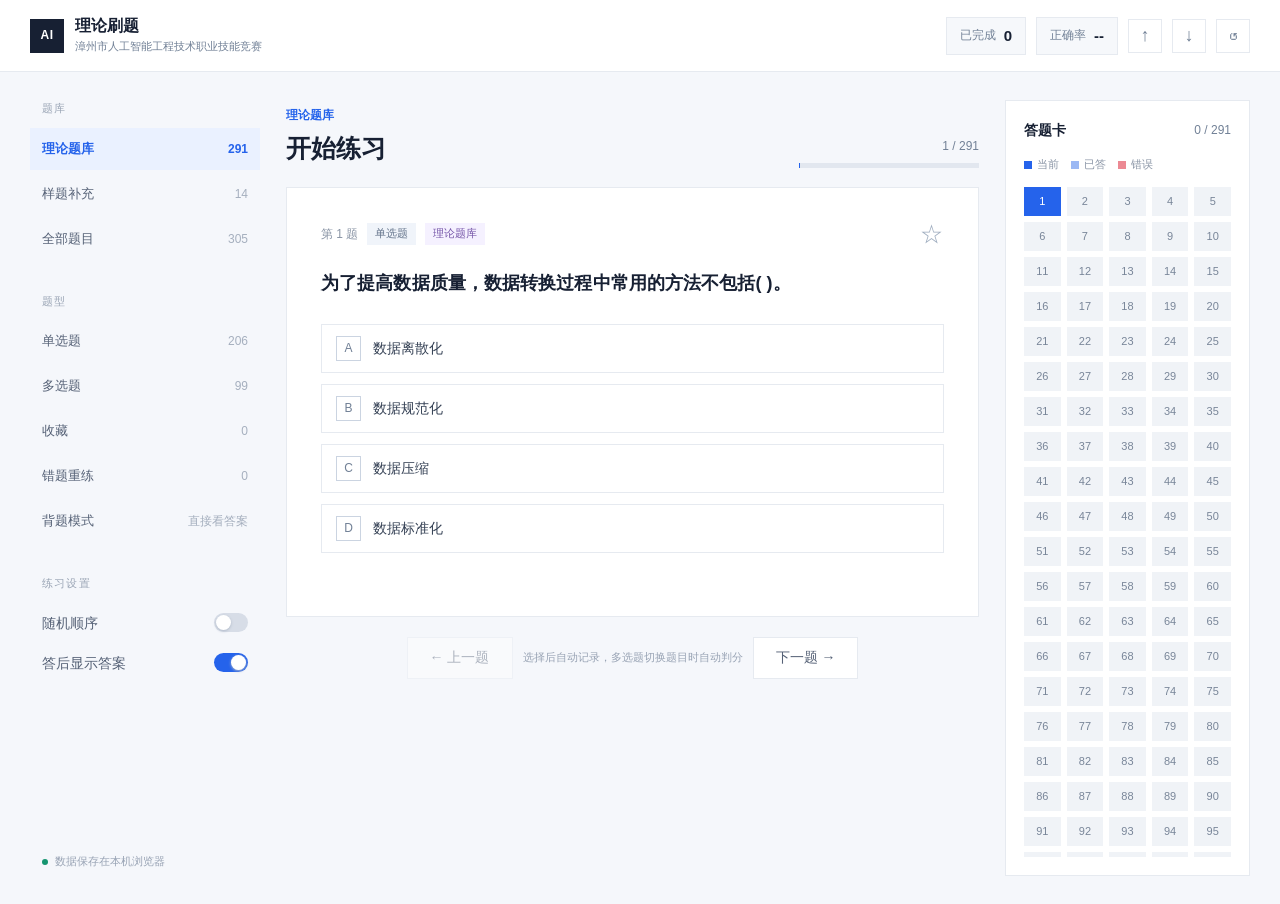
==== commit f9b4f7f3: "支持学习数据导入导出" ====
--- a/index.html
+++ b/index.html
@@ -9,7 +9,7 @@
 <body>
   <header class="topbar">
     <div class="brand"><span class="brand-mark">AI</span><div><strong>理论刷题</strong><small>漳州市人工智能工程技术职业技能竞赛</small></div></div>
-    <div class="top-actions"><div class="stat-chip"><span>已完成</span><b id="doneCount">0</b></div><div class="stat-chip"><span>正确率</span><b id="accuracy">--</b></div><button class="icon-btn" id="resetBtn" title="清空本地记录">↺</button></div>
+    <div class="top-actions"><div class="stat-chip"><span>已完成</span><b id="doneCount">0</b></div><div class="stat-chip"><span>正确率</span><b id="accuracy">--</b></div><button class="icon-btn" id="importBtn" type="button" title="导入学习数据" aria-label="导入学习数据">↑</button><button class="icon-btn" id="exportBtn" type="button" title="导出学习数据" aria-label="导出学习数据">↓</button><button class="icon-btn" id="resetBtn" title="清空本地记录">↺</button><input id="importFile" type="file" accept="application/json,.json" hidden></div>
   </header>
   <div class="layout">
     <aside class="sidebar">
--- a/style.css
+++ b/style.css
@@ -5,3 +5,4 @@
 @media(max-width:680px){.sidebar{display:flex;flex-direction:column;gap:9px;margin-bottom:17px}.side-section{width:100%;min-width:0;margin:0}.side-section:first-child,.side-section:nth-child(2){display:flex;flex-wrap:nowrap;gap:7px;overflow-x:auto;overflow-y:hidden;padding:0 0 2px;scrollbar-width:none}.side-section:first-child::-webkit-scrollbar,.side-section:nth-child(2)::-webkit-scrollbar{display:none}.side-section:first-child .nav-btn,.side-section:nth-child(2) .nav-btn{height:38px;min-width:max-content;padding:0 11px;font-size:13px;gap:5px}.side-section:first-child .nav-btn em,.side-section:nth-child(2) .nav-btn em{font-size:11px}.auto-submit-hint{font-size:10px;max-width:120px}}
 .palette-group-label{grid-column:1/-1;display:flex;align-items:center;justify-content:space-between;padding:8px 2px 3px;color:#52627a;font-size:12px;font-weight:650;border-bottom:1px solid var(--line)}.palette-group-label span{color:#98a3b4;font-size:11px;font-weight:400}
 .favorite-btn{margin-left:auto;width:30px;height:30px;border:0;background:transparent;color:#a0aec0;font-size:23px;line-height:1;cursor:pointer}.favorite-btn:hover{color:#d19b24}.favorite-btn.active{color:#d19b24}
+.wrong-actions{margin-top:14px;display:flex;justify-content:flex-end}.remove-wrong-btn{height:36px;padding:0 15px;color:var(--green);border-color:#a9d9ca}.remove-wrong-btn:hover{border-color:var(--green);background:#effaf6}
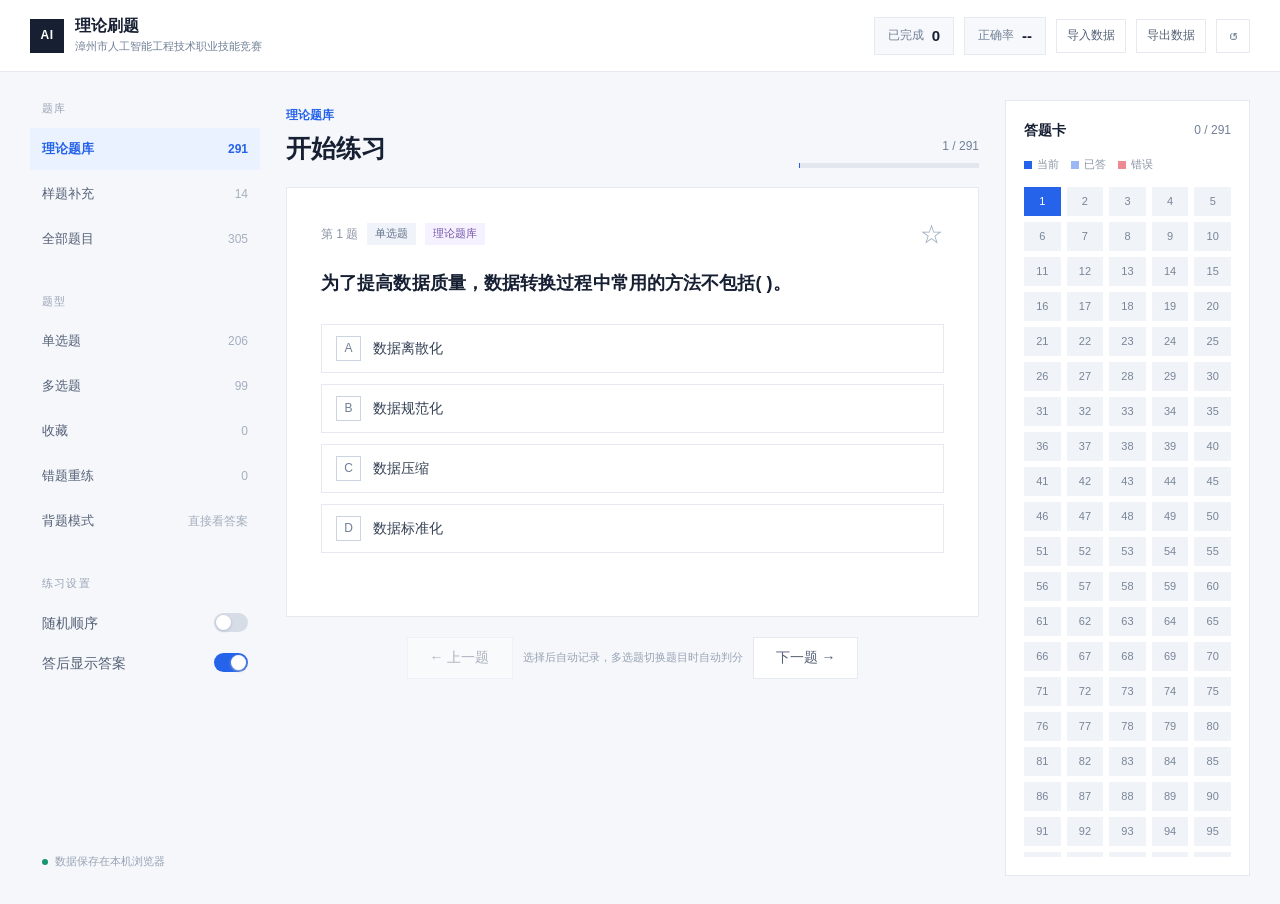
==== commit e3112be8: "优化数据操作按钮移动端布局" ====
--- a/index.html
+++ b/index.html
@@ -9,7 +9,7 @@
 <body>
   <header class="topbar">
     <div class="brand"><span class="brand-mark">AI</span><div><strong>理论刷题</strong><small>漳州市人工智能工程技术职业技能竞赛</small></div></div>
-    <div class="top-actions"><div class="stat-chip"><span>已完成</span><b id="doneCount">0</b></div><div class="stat-chip"><span>正确率</span><b id="accuracy">--</b></div><button class="icon-btn" id="importBtn" type="button" title="导入学习数据" aria-label="导入学习数据">↑</button><button class="icon-btn" id="exportBtn" type="button" title="导出学习数据" aria-label="导出学习数据">↓</button><button class="icon-btn" id="resetBtn" title="清空本地记录">↺</button><input id="importFile" type="file" accept="application/json,.json" hidden></div>
+    <div class="top-actions"><div class="stat-chip"><span>已完成</span><b id="doneCount">0</b></div><div class="stat-chip"><span>正确率</span><b id="accuracy">--</b></div><button class="data-btn" id="importBtn" type="button" title="导入学习数据">导入数据</button><button class="data-btn" id="exportBtn" type="button" title="导出学习数据">导出数据</button><button class="icon-btn" id="resetBtn" title="清空本地记录">↺</button><input id="importFile" type="file" accept="application/json,.json" hidden></div>
   </header>
   <div class="layout">
     <aside class="sidebar">
--- a/style.css
+++ b/style.css
@@ -6,3 +6,5 @@
 .palette-group-label{grid-column:1/-1;display:flex;align-items:center;justify-content:space-between;padding:8px 2px 3px;color:#52627a;font-size:12px;font-weight:650;border-bottom:1px solid var(--line)}.palette-group-label span{color:#98a3b4;font-size:11px;font-weight:400}
 .favorite-btn{margin-left:auto;width:30px;height:30px;border:0;background:transparent;color:#a0aec0;font-size:23px;line-height:1;cursor:pointer}.favorite-btn:hover{color:#d19b24}.favorite-btn.active{color:#d19b24}
 .wrong-actions{margin-top:14px;display:flex;justify-content:flex-end}.remove-wrong-btn{height:36px;padding:0 15px;color:var(--green);border-color:#a9d9ca}.remove-wrong-btn:hover{border-color:var(--green);background:#effaf6}
+.data-btn{height:34px;padding:0 10px;border:1px solid var(--line);background:#fff;color:#556176;font-size:12px;white-space:nowrap;cursor:pointer}.data-btn:hover{border-color:#b5c5df;background:#f9fbff}
+@media(max-width:680px){.topbar{height:auto;min-height:62px;display:block;padding:10px 15px}.top-actions{width:100%;display:grid;grid-template-columns:minmax(40px,1fr) minmax(40px,1fr) auto auto auto;gap:5px;margin-top:8px}.stat-chip{justify-content:center;min-width:0;padding:5px 6px}.stat-chip span{display:none}.stat-chip b{font-size:14px}.data-btn{padding:0 8px;font-size:12px}.top-actions .icon-btn{width:34px;height:34px}}
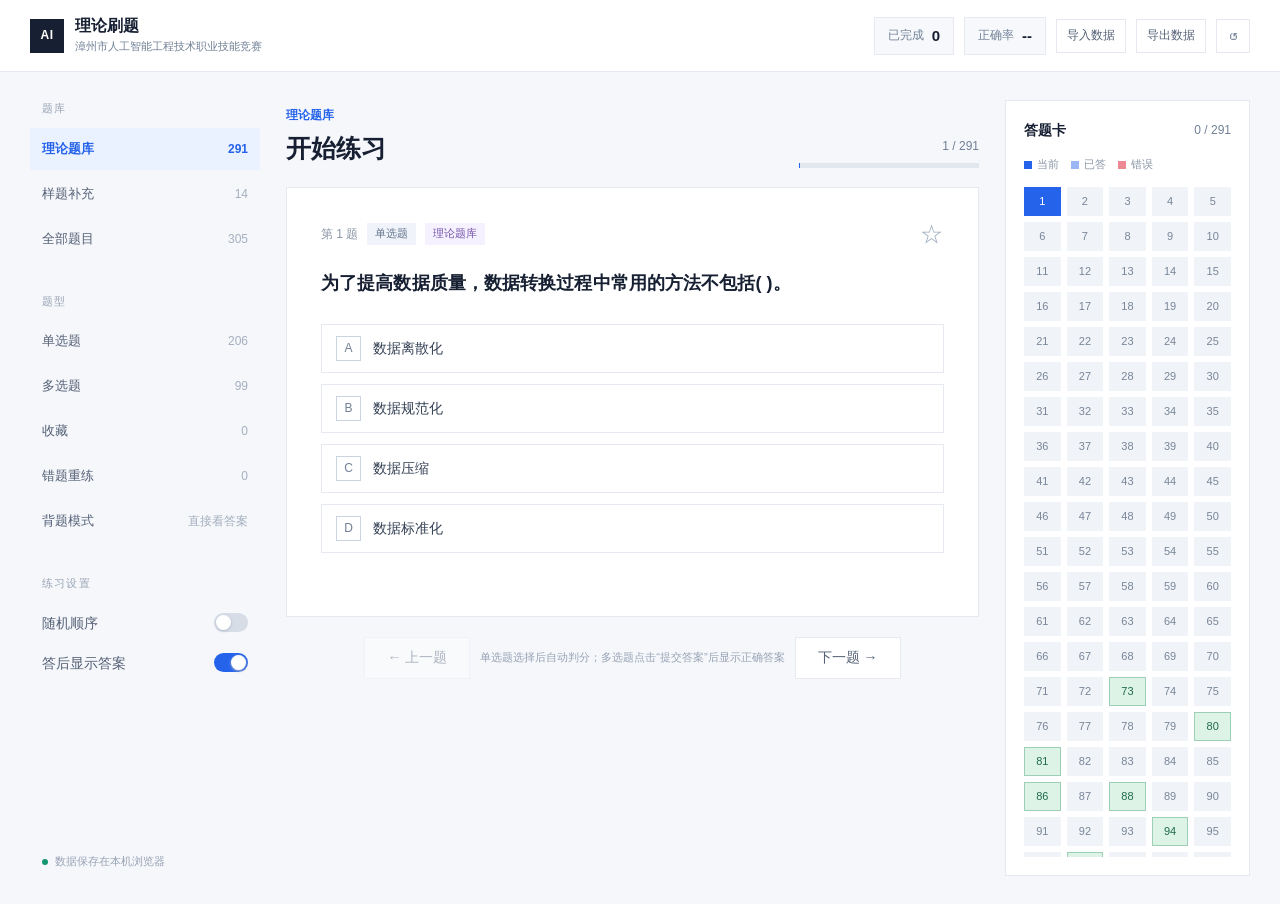
==== commit f3058a82: "修复多选题提交后未显示答案" ====
--- a/index.html
+++ b/index.html
@@ -21,7 +21,7 @@
     <main class="content">
       <div class="practice-head"><div><p class="eyebrow" id="modeLabel">全部题目</p><h1>开始练习</h1></div><div class="progress-wrap"><span id="progressText">1 / 130</span><div class="progress"><i id="progressBar"></i></div></div></div>
       <section class="question-card" id="questionCard"></section>
-      <div class="bottom-actions"><button class="secondary-btn" id="prevBtn">← 上一题</button><span class="auto-submit-hint">选择后自动记录，多选题切换题目时自动判分</span><button class="secondary-btn" id="nextBtn">下一题 →</button></div>
+      <div class="bottom-actions"><button class="secondary-btn" id="prevBtn">← 上一题</button><span class="auto-submit-hint">单选题选择后自动判分；多选题点击“提交答案”后显示正确答案</span><button class="secondary-btn" id="nextBtn">下一题 →</button></div>
     </main>
     <aside class="palette-panel"><div class="palette-head"><strong>答题卡</strong><span id="paletteMeta">0 / 130</span></div><div class="legend"><span><i class="legend-dot current"></i>当前</span><span><i class="legend-dot done"></i>已答</span><span><i class="legend-dot wrong"></i>错误</span></div><div class="palette" id="palette"></div></aside>
   </div>
--- a/style.css
+++ b/style.css
@@ -6,5 +6,7 @@
 .palette-group-label{grid-column:1/-1;display:flex;align-items:center;justify-content:space-between;padding:8px 2px 3px;color:#52627a;font-size:12px;font-weight:650;border-bottom:1px solid var(--line)}.palette-group-label span{color:#98a3b4;font-size:11px;font-weight:400}
 .favorite-btn{margin-left:auto;width:30px;height:30px;border:0;background:transparent;color:#a0aec0;font-size:23px;line-height:1;cursor:pointer}.favorite-btn:hover{color:#d19b24}.favorite-btn.active{color:#d19b24}
 .wrong-actions{margin-top:14px;display:flex;justify-content:flex-end}.remove-wrong-btn{height:36px;padding:0 15px;color:var(--green);border-color:#a9d9ca}.remove-wrong-btn:hover{border-color:var(--green);background:#effaf6}
+.option{width:100%;font:inherit;text-align:left}.option:disabled{cursor:default}
 .data-btn{height:34px;padding:0 10px;border:1px solid var(--line);background:#fff;color:#556176;font-size:12px;white-space:nowrap;cursor:pointer}.data-btn:hover{border-color:#b5c5df;background:#f9fbff}
 @media(max-width:680px){.topbar{height:auto;min-height:62px;display:block;padding:10px 15px}.top-actions{width:100%;display:grid;grid-template-columns:minmax(40px,1fr) minmax(40px,1fr) auto auto auto;gap:5px;margin-top:8px}.stat-chip{justify-content:center;min-width:0;padding:5px 6px}.stat-chip span{display:none}.stat-chip b{font-size:14px}.data-btn{padding:0 8px;font-size:12px}.top-actions .icon-btn{width:34px;height:34px}}
+.palette button.all-options-correct{border:1px solid #9ccfb6;background:#dcf3e5;color:#1f6b4b}.palette button.current.all-options-correct{border-color:#83c7a4;box-shadow:inset 0 0 0 2px var(--accent)}.palette button.done.all-options-correct,.palette button.wrong.all-options-correct{border-color:#9ccfb6}
